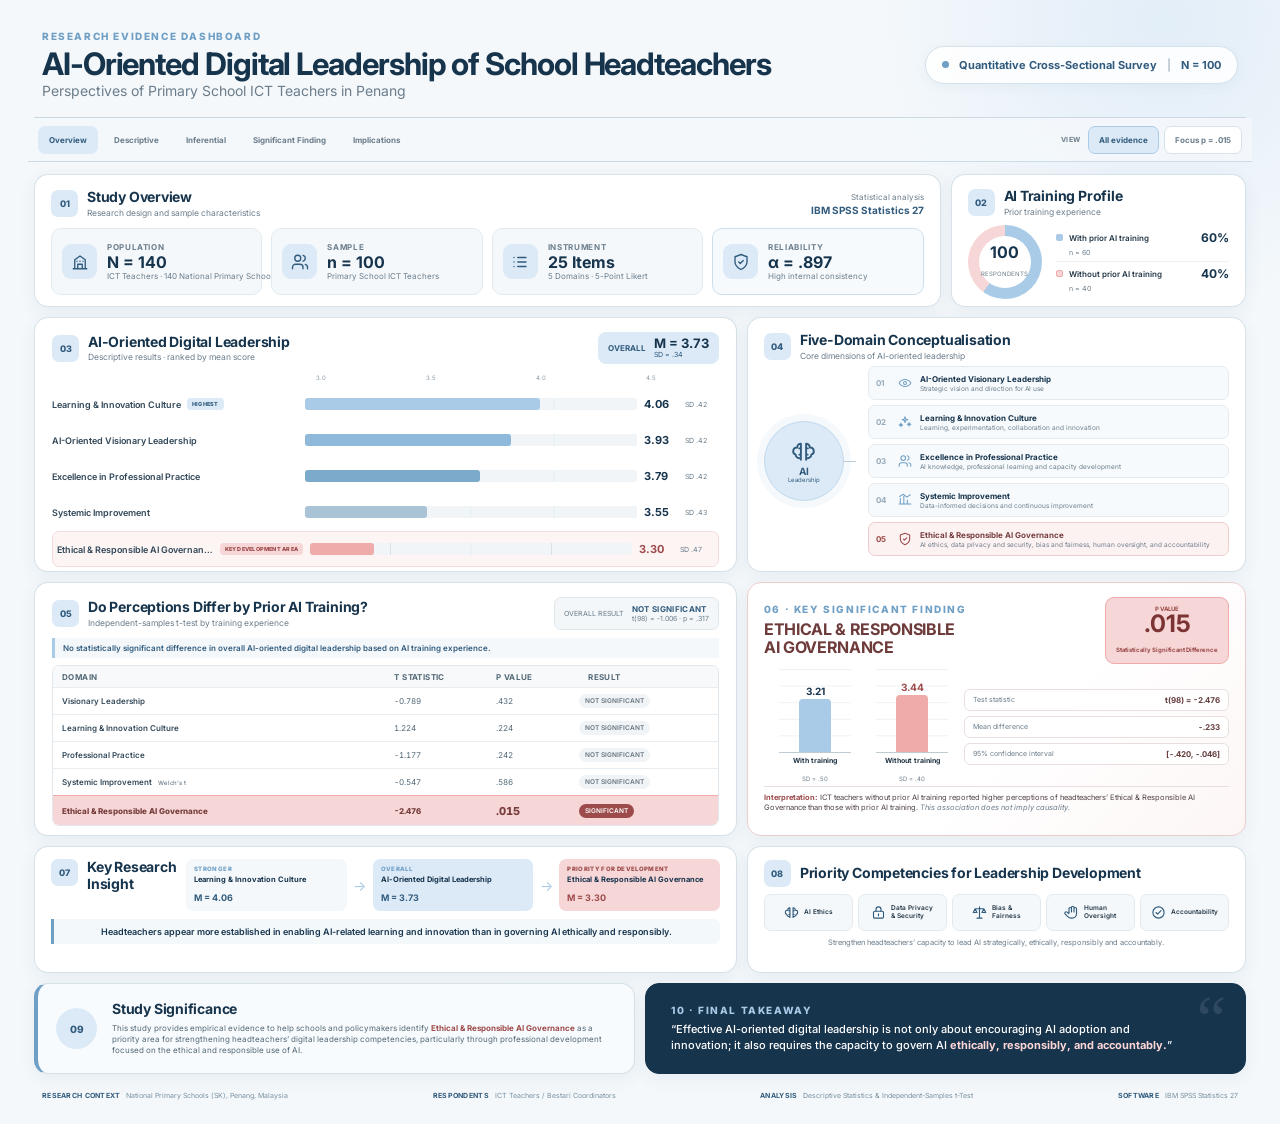
==== index.html @ f9dca08f "Initial EDUNET website" ====
<!doctype html>
<html lang="en">
<head>
  <meta charset="UTF-8">
  <meta name="viewport" content="width=device-width, initial-scale=1.0">
  <meta name="theme-color" content="#f4f8fb">
  <meta name="description" content="Academic research dashboard on AI-oriented digital leadership among primary school headteachers, based on the perspectives of ICT teachers in Penang.">
  <meta name="robots" content="index, follow">
  <meta property="og:type" content="website">
  <meta property="og:title" content="AI-Oriented Digital Leadership of School Headteachers">
  <meta property="og:description" content="A quantitative survey from the perspective of primary school ICT teachers in Penang.">
  <title>AI-Oriented Digital Leadership Research Dashboard</title>
  <link rel="icon" href="favicon.svg" type="image/svg+xml">
  <link rel="preconnect" href="https://fonts.googleapis.com">
  <link rel="preconnect" href="https://fonts.gstatic.com" crossorigin>
  <link href="https://fonts.googleapis.com/css2?family=Inter:wght@400;500;600;700;800&amp;display=swap" rel="stylesheet">
  <link rel="stylesheet" href="styles.css">
  <script src="script.js" defer></script>
</head>
<body>
  <svg class="svg-defs" aria-hidden="true">
    <symbol id="icon-school" viewBox="0 0 24 24"><path d="M3 21h18M5 21V9l7-5 7 5v12M9 21v-6h6v6M8 11h.01M12 11h.01M16 11h.01"/></symbol>
    <symbol id="icon-users" viewBox="0 0 24 24"><path d="M16 21v-2a4 4 0 0 0-4-4H6a4 4 0 0 0-4 4v2M9 11a4 4 0 1 0 0-8 4 4 0 0 0 0 8ZM22 21v-2a4 4 0 0 0-3-3.87M16 3.13a4 4 0 0 1 0 7.75"/></symbol>
    <symbol id="icon-list" viewBox="0 0 24 24"><path d="M9 6h11M9 12h11M9 18h11M4 6h.01M4 12h.01M4 18h.01"/></symbol>
    <symbol id="icon-shield" viewBox="0 0 24 24"><path d="M12 22s8-4 8-10V5l-8-3-8 3v7c0 6 8 10 8 10Z"/><path d="m9 12 2 2 4-4"/></symbol>
    <symbol id="icon-brain" viewBox="0 0 24 24"><path d="M9.5 4.5A3.5 3.5 0 0 0 6 8v.2A3.5 3.5 0 0 0 4.5 15 3.5 3.5 0 0 0 8 18.5h1.5M14.5 4.5A3.5 3.5 0 0 1 18 8v.2a3.5 3.5 0 0 1 1.5 6.8 3.5 3.5 0 0 1-3.5 3.5h-1.5M9.5 4.5V20M14.5 4.5V20M9.5 9H7.8M14.5 9h1.7M9.5 15H8M14.5 15H16"/></symbol>
    <symbol id="icon-eye" viewBox="0 0 24 24"><path d="M2 12s3.5-6 10-6 10 6 10 6-3.5 6-10 6S2 12 2 12Z"/><circle cx="12" cy="12" r="2.5"/></symbol>
    <symbol id="icon-spark" viewBox="0 0 24 24"><path d="m12 3-1.2 3.8L7 8l3.8 1.2L12 13l1.2-3.8L17 8l-3.8-1.2L12 3ZM5 14l-.8 2.2L2 17l2.2.8L5 20l.8-2.2L8 17l-2.2-.8L5 14ZM19 13l-.8 2.2-2.2.8 2.2.8L19 19l.8-2.2L22 16l-2.2-.8L19 13Z"/></symbol>
    <symbol id="icon-growth" viewBox="0 0 24 24"><path d="M4 19V9M10 19V5M16 19v-7M22 19H2M3 6l6-4 6 5 6-4"/></symbol>
    <symbol id="icon-lock" viewBox="0 0 24 24"><rect x="4" y="10" width="16" height="11" rx="2"/><path d="M8 10V7a4 4 0 0 1 8 0v3M12 14v3"/></symbol>
    <symbol id="icon-balance" viewBox="0 0 24 24"><path d="M12 3v18M5 6h14M5 6l-3 6h6L5 6ZM19 6l-3 6h6l-3-6ZM8 21h8"/></symbol>
    <symbol id="icon-hand" viewBox="0 0 24 24"><path d="M8 12V6a2 2 0 0 1 4 0v5-7a2 2 0 0 1 4 0v7-5a2 2 0 0 1 4 0v8c0 4-3 7-7 7h-2c-2 0-3.2-.7-4.5-2L2 14.5a2.1 2.1 0 0 1 3-3L8 14"/></symbol>
    <symbol id="icon-check" viewBox="0 0 24 24"><circle cx="12" cy="12" r="9"/><path d="m8 12 2.5 2.5L16 9"/></symbol>
  </svg>

  <main class="dashboard">
    <header class="hero">
      <div>
        <div class="eyebrow">Research evidence dashboard</div>
        <h1>AI-Oriented Digital Leadership of School Headteachers</h1>
        <p>Perspectives of Primary School ICT Teachers in Penang</p>
      </div>
      <div class="study-label"><span></span>Quantitative Cross-Sectional Survey <b>|</b> N = 100</div>
    </header>

    <nav class="research-nav" aria-label="Dashboard sections">
      <div class="nav-links">
        <a href="#study-overview">Overview</a>
        <a href="#descriptive-results">Descriptive</a>
        <a href="#inferential-results">Inferential</a>
        <a href="#key-finding">Significant Finding</a>
        <a href="#practical-implications">Implications</a>
      </div>
      <div class="view-controls" aria-label="Finding emphasis">
        <span>View</span>
        <button type="button" data-view="all" class="active" aria-pressed="true">All evidence</button>
        <button type="button" data-view="significant" aria-pressed="false">Focus p = .015</button>
      </div>
    </nav>

    <div class="dashboard-grid">
      <section id="study-overview" class="panel overview" aria-labelledby="overview-title">
        <div class="section-heading">
          <span class="section-number">01</span>
          <div><h2 id="overview-title">Study Overview</h2><p>Research design and sample characteristics</p></div>
          <div class="software">Statistical analysis <b>IBM SPSS Statistics 27</b></div>
        </div>
        <div class="kpi-grid">
          <article class="kpi">
            <div class="icon-box"><svg><use href="#icon-school"/></svg></div>
            <div><span>Population</span><strong>N = 140</strong><small>ICT Teachers · 140 National Primary Schools (SK)</small></div>
          </article>
          <article class="kpi">
            <div class="icon-box"><svg><use href="#icon-users"/></svg></div>
            <div><span>Sample</span><strong>n = 100</strong><small>Primary School ICT Teachers</small></div>
          </article>
          <article class="kpi">
            <div class="icon-box"><svg><use href="#icon-list"/></svg></div>
            <div><span>Instrument</span><strong>25 Items</strong><small>5 Domains · 5-Point Likert</small></div>
          </article>
          <article class="kpi reliability">
            <div class="icon-box"><svg><use href="#icon-shield"/></svg></div>
            <div><span>Reliability</span><strong>α = .897</strong><small>High internal consistency</small></div>
          </article>
        </div>
      </section>

      <section id="training-profile" class="panel training" aria-labelledby="training-title">
        <div class="section-heading compact">
          <span class="section-number">02</span>
          <div><h2 id="training-title">AI Training Profile</h2><p>Prior training experience</p></div>
        </div>
        <div class="donut-wrap">
          <div class="donut" role="img" aria-label="60 percent with prior AI training and 40 percent without prior AI training">
            <div><strong>100</strong><span>Respondents</span></div>
          </div>
          <div class="legend">
            <div><i class="blue-dot"></i><span>With prior AI training</span><strong>60%</strong><small>n = 60</small></div>
            <div><i class="red-dot"></i><span>Without prior AI training</span><strong>40%</strong><small>n = 40</small></div>
          </div>
        </div>
      </section>

      <section id="descriptive-results" class="panel descriptive" aria-labelledby="descriptive-title">
        <div class="section-heading">
          <span class="section-number">03</span>
          <div><h2 id="descriptive-title">AI-Oriented Digital Leadership</h2><p>Descriptive results · ranked by mean score</p></div>
          <div class="overall-score"><span>Overall</span><strong>M = 3.73</strong><small>SD = .34</small></div>
        </div>
        <div class="bar-chart" role="img" aria-label="Horizontal bar chart ranking five AI-oriented digital leadership domains">
          <div class="axis"><span>3.0</span><span>3.5</span><span>4.0</span><span>4.5</span></div>
          <div class="bar-row highest">
            <div class="bar-label"><span>Learning &amp; Innovation Culture</span><em>HIGHEST</em></div>
            <div class="track"><div class="bar" style="--value:70.7%"></div></div>
            <strong>4.06</strong><small>SD .42</small>
          </div>
          <div class="bar-row">
            <div class="bar-label"><span>AI-Oriented Visionary Leadership</span></div>
            <div class="track"><div class="bar" style="--value:62%"></div></div>
            <strong>3.93</strong><small>SD .42</small>
          </div>
          <div class="bar-row">
            <div class="bar-label"><span>Excellence in Professional Practice</span></div>
            <div class="track"><div class="bar" style="--value:52.7%"></div></div>
            <strong>3.79</strong><small>SD .42</small>
          </div>
          <div class="bar-row">
            <div class="bar-label"><span>Systemic Improvement</span></div>
            <div class="track"><div class="bar" style="--value:36.7%"></div></div>
            <strong>3.55</strong><small>SD .43</small>
          </div>
          <div class="bar-row governance">
            <div class="bar-label"><span>Ethical &amp; Responsible AI Governance</span><em>KEY DEVELOPMENT AREA</em></div>
            <div class="track"><div class="bar" style="--value:20%"></div></div>
            <strong>3.30</strong><small>SD .47</small>
          </div>
        </div>
      </section>

      <section id="domain-framework" class="panel domains" aria-labelledby="domains-title">
        <div class="section-heading compact">
          <span class="section-number">04</span>
          <div><h2 id="domains-title">Five-Domain Conceptualisation</h2><p>Core dimensions of AI-oriented leadership</p></div>
        </div>
        <div class="domain-layout">
          <div class="ai-core"><svg><use href="#icon-brain"/></svg><strong>AI</strong><span>Leadership</span></div>
          <div class="domain-list">
            <article><b>01</b><svg><use href="#icon-eye"/></svg><div><strong>AI-Oriented Visionary Leadership</strong><span>Strategic vision and direction for AI use</span></div></article>
            <article><b>02</b><svg><use href="#icon-spark"/></svg><div><strong>Learning &amp; Innovation Culture</strong><span>Learning, experimentation, collaboration and innovation</span></div></article>
            <article><b>03</b><svg><use href="#icon-users"/></svg><div><strong>Excellence in Professional Practice</strong><span>AI knowledge, professional learning and capacity development</span></div></article>
            <article><b>04</b><svg><use href="#icon-growth"/></svg><div><strong>Systemic Improvement</strong><span>Data-informed decisions and continuous improvement</span></div></article>
            <article class="ethical"><b>05</b><svg><use href="#icon-shield"/></svg><div><strong>Ethical &amp; Responsible AI Governance</strong><span>AI ethics, data privacy and security, bias and fairness, human oversight, and accountability</span></div></article>
          </div>
        </div>
      </section>

      <section id="inferential-results" class="panel inference" aria-labelledby="inference-title">
        <div class="section-heading">
          <span class="section-number">05</span>
          <div><h2 id="inference-title">Do Perceptions Differ by Prior AI Training?</h2><p>Independent-samples t-test by training experience</p></div>
          <div class="not-significant"><span>Overall result</span><strong>NOT SIGNIFICANT</strong><small>t(98) = -1.006 · p = .317</small></div>
        </div>
        <p class="test-statement">No statistically significant difference in overall AI-oriented digital leadership based on AI training experience.</p>
        <div class="comparison-table" role="table" aria-label="Inferential statistics by leadership domain">
          <div class="table-row table-head" role="row"><span>Domain</span><span>t statistic</span><span>p value</span><span>Result</span></div>
          <div class="table-row" role="row"><strong>Visionary Leadership</strong><span>-0.789</span><span>.432</span><em>Not Significant</em></div>
          <div class="table-row" role="row"><strong>Learning &amp; Innovation Culture</strong><span>1.224</span><span>.224</span><em>Not Significant</em></div>
          <div class="table-row" role="row"><strong>Professional Practice</strong><span>-1.177</span><span>.242</span><em>Not Significant</em></div>
          <div class="table-row" role="row"><strong>Systemic Improvement <small>Welch’s t</small></strong><span>-0.547</span><span>.586</span><em>Not Significant</em></div>
          <div class="table-row significant" role="row"><strong>Ethical &amp; Responsible AI Governance</strong><span>-2.476</span><span>.015</span><em>Significant</em></div>
        </div>
      </section>

      <section id="key-finding" class="panel key-finding" aria-labelledby="finding-title">
        <div class="finding-head">
          <div><span class="feature-label">06 · Key significant finding</span><h2 id="finding-title">Ethical &amp; Responsible<br>AI Governance</h2></div>
          <div class="p-value"><span>p value</span><strong>.015</strong><small>Statistically Significant Difference</small></div>
        </div>
        <div class="finding-body">
          <div class="two-bars" role="img" aria-label="With prior AI training mean 3.21, without prior AI training mean 3.44">
            <div class="compare-col"><div class="vertical-track"><div class="vertical-bar trained" style="--height:64.2%"><b>3.21</b></div></div><strong>With training</strong><span>SD = .50</span></div>
            <div class="compare-col"><div class="vertical-track"><div class="vertical-bar untrained" style="--height:68.8%"><b>3.44</b></div></div><strong>Without training</strong><span>SD = .40</span></div>
          </div>
          <div class="finding-stats">
            <div><span>Test statistic</span><strong>t(98) = -2.476</strong></div>
            <div><span>Mean difference</span><strong>-.233</strong></div>
            <div><span>95% confidence interval</span><strong>[-.420, -.046]</strong></div>
          </div>
        </div>
        <p class="interpretation"><b>Interpretation:</b> ICT teachers without prior AI training reported higher perceptions of headteachers’ Ethical &amp; Responsible AI Governance than those with prior AI training. <span>This association does not imply causality.</span></p>
      </section>

      <section id="research-insight" class="panel insight" aria-labelledby="insight-title">
        <div class="section-heading compact">
          <span class="section-number">07</span>
          <div><h2 id="insight-title">Key Research Insight</h2></div>
        </div>
        <div class="continuum">
          <div><span>Stronger</span><strong>Learning &amp; Innovation Culture</strong><b>M = 4.06</b></div>
          <i>→</i>
          <div class="continuum-overall"><span>Overall</span><strong>AI-Oriented Digital Leadership</strong><b>M = 3.73</b></div>
          <i>→</i>
          <div class="continuum-priority"><span>Priority for development</span><strong>Ethical &amp; Responsible AI Governance</strong><b>M = 3.30</b></div>
        </div>
        <p>Headteachers appear more established in enabling AI-related learning and innovation than in governing AI ethically and responsibly.</p>
      </section>

      <section id="practical-implications" class="panel implications" aria-labelledby="implications-title">
        <div class="section-heading compact">
          <span class="section-number">08</span>
          <div><h2 id="implications-title">Priority Competencies for Leadership Development</h2></div>
        </div>
        <div class="competency-grid">
          <article><svg><use href="#icon-brain"/></svg><span>AI Ethics</span></article>
          <article><svg><use href="#icon-lock"/></svg><span>Data Privacy<br>&amp; Security</span></article>
          <article><svg><use href="#icon-balance"/></svg><span>Bias &amp;<br>Fairness</span></article>
          <article><svg><use href="#icon-hand"/></svg><span>Human<br>Oversight</span></article>
          <article><svg><use href="#icon-check"/></svg><span>Accountability</span></article>
        </div>
        <p>Strengthen headteachers’ capacity to lead AI strategically, ethically, responsibly and accountably.</p>
      </section>

      <section id="study-significance" class="panel significance-callout" aria-labelledby="significance-title">
        <div class="callout-mark">09</div>
        <div><h2 id="significance-title">Study Significance</h2><p>This study provides empirical evidence to help schools and policymakers identify <b>Ethical &amp; Responsible AI Governance</b> as a priority area for strengthening headteachers’ digital leadership competencies, particularly through professional development focused on the ethical and responsible use of AI.</p></div>
      </section>

      <section id="final-takeaway" class="panel takeaway" aria-labelledby="takeaway-title">
        <span>10 · Final takeaway</span>
        <h2 id="takeaway-title">“Effective AI-oriented digital leadership is not only about encouraging AI adoption and innovation; it also requires the capacity to govern AI <b>ethically, responsibly, and accountably.</b>”</h2>
      </section>
    </div>

    <footer>
      <span><b>Research Context</b> National Primary Schools (SK), Penang, Malaysia</span>
      <span><b>Respondents</b> ICT Teachers / Bestari Coordinators</span>
      <span><b>Analysis</b> Descriptive Statistics &amp; Independent-Samples t-Test</span>
      <span><b>Software</b> IBM SPSS Statistics 27</span>
    </footer>
  </main>
  <button class="back-to-top" type="button" aria-label="Back to top" title="Back to top">↑</button>
  <div class="interaction-status" aria-live="polite"></div>
</body>
</html>
---- styles.css ----
:root {
  --blue-050: #f4f8fb;
  --blue-100: #dceaf7;
  --blue-200: #c9dff1;
  --blue-300: #a9cbe8;
  --blue-500: #6f9fc5;
  --blue-700: #315b7d;
  --blue-900: #17344d;
  --red-100: #f6d6d6;
  --red-300: #efaaaa;
  --red-700: #9d4a4a;
  --ink: #243746;
  --muted: #6b7d8b;
  --line: #dfe8ef;
  --white: #fff;
  --shadow: 0 5px 18px rgba(35, 70, 98, .065);
}

* { box-sizing: border-box; }

html { min-width: 320px; background: #eaf1f6; }

body {
  margin: 0;
  min-width: 320px;
  color: var(--ink);
  background: #eaf1f6;
  font-family: Inter, Arial, sans-serif;
  -webkit-font-smoothing: antialiased;
  overflow-x: hidden;
}

.svg-defs { position: absolute; width: 0; height: 0; overflow: hidden; }

svg {
  fill: none;
  stroke: currentColor;
  stroke-linecap: round;
  stroke-linejoin: round;
  stroke-width: 1.8;
}

.dashboard {
  width: 100%;
  min-height: 100vh;
  margin: 0 auto;
  padding: 30px 34px 20px;
  background:
    radial-gradient(circle at 91% 2%, rgba(220, 234, 247, .75), transparent 18%),
    var(--blue-050);
}

.hero {
  height: 88px;
  display: flex;
  align-items: center;
  justify-content: space-between;
  padding: 0 8px 18px;
  border-bottom: 1px solid #cad9e4;
}

.eyebrow,
.feature-label,
.takeaway > span {
  color: var(--blue-500);
  font-size: 10px;
  font-weight: 800;
  letter-spacing: .16em;
  text-transform: uppercase;
}

.hero h1 {
  margin: 5px 0 2px;
  color: var(--blue-900);
  font-size: 31px;
  line-height: 1.08;
  letter-spacing: -.035em;
}

.hero p { margin: 0; color: var(--muted); font-size: 14px; }

.study-label {
  display: flex;
  align-items: center;
  gap: 10px;
  padding: 11px 16px;
  color: var(--blue-700);
  background: rgba(255, 255, 255, .86);
  border: 1px solid #d4e2ec;
  border-radius: 99px;
  box-shadow: 0 3px 12px rgba(49, 91, 125, .05);
  font-size: 11px;
  font-weight: 700;
}

.study-label span { width: 7px; height: 7px; background: var(--blue-500); border-radius: 50%; }
.study-label b { color: #b3c1cc; }

.research-nav {
  position: sticky;
  z-index: 20;
  top: 0;
  min-height: 44px;
  display: flex;
  align-items: center;
  justify-content: space-between;
  gap: 16px;
  margin: 0 -6px;
  padding: 7px 10px;
  background: rgba(244, 248, 251, .92);
  border-bottom: 1px solid rgba(201, 217, 228, .9);
  backdrop-filter: blur(12px);
}

.nav-links, .view-controls { display: flex; align-items: center; gap: 5px; }
.nav-links { min-width: 0; }

.nav-links a,
.view-controls button {
  min-height: 28px;
  display: inline-flex;
  align-items: center;
  justify-content: center;
  padding: 0 10px;
  color: var(--muted);
  background: transparent;
  border: 1px solid transparent;
  border-radius: 7px;
  font: inherit;
  font-size: 8px;
  font-weight: 700;
  text-decoration: none;
  white-space: nowrap;
  cursor: pointer;
  transition: color .2s ease, background .2s ease, border-color .2s ease, transform .2s ease;
}

.nav-links a:hover,
.nav-links a[aria-current="true"] { color: var(--blue-700); background: var(--blue-100); }
.view-controls { flex: none; }
.view-controls > span { margin-right: 2px; color: var(--muted); font-size: 7px; font-weight: 700; text-transform: uppercase; letter-spacing: .08em; }
.view-controls button { border-color: #d7e2e9; background: white; }
.view-controls button:hover { transform: translateY(-1px); border-color: var(--blue-300); }
.view-controls button.active { color: var(--blue-700); background: var(--blue-100); border-color: var(--blue-300); }
.view-controls button[data-view="significant"].active { color: var(--red-700); background: var(--red-100); border-color: var(--red-300); }

.dashboard-grid {
  display: grid;
  grid-template-columns: repeat(12, minmax(0, 1fr));
  gap: 10px;
  padding-top: 12px;
}

.panel {
  overflow: hidden;
  background: rgba(255, 255, 255, .96);
  border: 1px solid rgba(207, 220, 230, .85);
  border-radius: 14px;
  box-shadow: var(--shadow);
  scroll-margin-top: 55px;
  transition: opacity .25s ease, filter .25s ease, transform .35s ease, box-shadow .25s ease;
}

.overview { grid-column: span 9; height: 133px; padding: 13px 16px; }
.training { grid-column: span 3; height: 133px; padding: 13px 16px; }
.descriptive { grid-column: span 7; height: 255px; padding: 14px 17px; }
.domains { grid-column: span 5; height: 255px; padding: 14px 16px; }
.inference { grid-column: span 7; height: 254px; padding: 14px 17px; }
.key-finding { grid-column: span 5; height: 254px; padding: 14px 16px; background: linear-gradient(135deg, #fff 0%, #fff 56%, #fdf6f6 100%); border-color: #edcccc; }
.insight { grid-column: span 7; height: 127px; padding: 12px 16px; }
.implications { grid-column: span 5; height: 127px; padding: 12px 16px; }
.significance-callout { grid-column: span 6; height: 91px; padding: 14px 18px; }
.takeaway { grid-column: span 6; height: 91px; padding: 13px 19px; }

.section-heading {
  min-height: 31px;
  display: flex;
  align-items: center;
  gap: 9px;
}

.section-heading.compact { min-height: 28px; }

.section-number {
  flex: none;
  display: grid;
  place-items: center;
  width: 27px;
  height: 27px;
  color: var(--blue-700);
  background: var(--blue-100);
  border-radius: 7px;
  font-size: 9px;
  font-weight: 800;
}

.section-heading h2,
.significance-callout h2 {
  margin: 0;
  color: var(--blue-900);
  font-size: 14px;
  line-height: 1.2;
  letter-spacing: -.015em;
}

.section-heading p { margin: 2px 0 0; color: var(--muted); font-size: 8.5px; }
.software { margin-left: auto; color: var(--muted); font-size: 8px; text-align: right; }
.software b { display: block; margin-top: 2px; color: var(--blue-700); font-size: 10px; }

.kpi-grid { display: grid; grid-template-columns: repeat(4, 1fr); gap: 9px; margin-top: 9px; }

.kpi {
  min-width: 0;
  height: 67px;
  display: flex;
  align-items: center;
  gap: 10px;
  padding: 8px 10px;
  background: var(--blue-050);
  border: 1px solid #e1eaf0;
  border-radius: 10px;
}

.icon-box {
  flex: none;
  display: grid;
  place-items: center;
  width: 35px;
  height: 35px;
  color: var(--blue-700);
  background: var(--blue-100);
  border-radius: 9px;
}

.icon-box svg { width: 18px; height: 18px; }
.kpi span { display: block; color: var(--muted); font-size: 8px; font-weight: 700; text-transform: uppercase; letter-spacing: .08em; }
.kpi strong { display: block; margin: 2px 0 1px; color: var(--blue-900); font-size: 16px; line-height: 1; }
.kpi small { display: block; overflow: hidden; color: var(--muted); font-size: 8px; white-space: nowrap; text-overflow: ellipsis; }
.kpi.reliability { border-color: #cddfeb; background: #f6fafd; }

.training .section-heading { margin-bottom: 8px; }
.donut-wrap { display: flex; align-items: center; gap: 14px; }
.donut {
  flex: none;
  display: grid;
  place-items: center;
  width: 74px;
  height: 74px;
  background: conic-gradient(var(--blue-300) 0 60%, var(--red-100) 60% 100%);
  border-radius: 50%;
}

.donut::before { content: ""; grid-area: 1 / 1; width: 52px; height: 52px; background: white; border-radius: 50%; }
.donut > div { z-index: 1; grid-area: 1 / 1; text-align: center; }
.donut strong { display: block; color: var(--blue-900); font-size: 16px; line-height: 1; }
.donut span { color: var(--muted); font-size: 6px; text-transform: uppercase; }
.legend { flex: 1; min-width: 0; }
.legend > div { display: grid; grid-template-columns: 7px 1fr auto; gap: 3px 6px; align-items: center; padding: 4px 0; border-bottom: 1px solid #edf1f4; }
.legend > div:last-child { border: 0; }
.legend i { width: 7px; height: 7px; border-radius: 2px; }
.blue-dot { background: var(--blue-300); }
.red-dot { background: var(--red-100); border: 1px solid var(--red-300); }
.legend span { overflow: hidden; color: var(--ink); font-size: 8px; font-weight: 600; white-space: nowrap; text-overflow: ellipsis; }
.legend strong { color: var(--blue-900); font-size: 12px; }
.legend small { grid-column: 2 / -1; color: var(--muted); font-size: 7px; }

.overall-score {
  margin-left: auto;
  display: grid;
  grid-template-columns: auto auto;
  column-gap: 8px;
  align-items: end;
  padding: 5px 10px;
  background: var(--blue-100);
  border-radius: 8px;
}
.overall-score span { grid-row: 1 / 3; align-self: center; color: var(--blue-700); font-size: 8px; font-weight: 700; text-transform: uppercase; }
.overall-score strong { color: var(--blue-900); font-size: 13px; line-height: 1; }
.overall-score small { color: var(--blue-700); font-size: 7px; }

.bar-chart { position: relative; margin-top: 10px; padding-top: 12px; }
.axis { position: absolute; top: 0; left: 264px; right: 63px; display: flex; justify-content: space-between; color: #8b9aa6; font-size: 6px; }
.bar-row { display: grid; grid-template-columns: 246px 1fr 34px 34px; align-items: center; gap: 7px; height: 36px; }
.bar-label { min-width: 0; display: flex; align-items: center; gap: 6px; }
.bar-label span { overflow: hidden; color: #304657; font-size: 9px; font-weight: 600; white-space: nowrap; text-overflow: ellipsis; }
.bar-label em { flex: none; padding: 3px 5px; color: var(--blue-700); background: var(--blue-100); border-radius: 4px; font-size: 5.5px; font-style: normal; font-weight: 800; letter-spacing: .04em; }
.track { height: 12px; background-color: #f1f5f7; background-image: linear-gradient(90deg, transparent 24.8%, #d9e2e9 25%, transparent 25.2%, transparent 49.8%, #d9e2e9 50%, transparent 50.2%, transparent 74.8%, #d9e2e9 75%, transparent 75.2%); border-radius: 3px; }
.bar { width: var(--value); height: 100%; background: var(--blue-300); border-radius: 3px; }
.bar-row:nth-of-type(3) .bar { background: #8eb9db; }
.bar-row:nth-of-type(4) .bar { background: #7baacb; }
.bar-row:nth-of-type(5) .bar { background: #a9c4d7; }
.bar-row > strong { color: var(--blue-900); font-size: 11px; }
.bar-row > small { color: var(--muted); font-size: 7px; }
.bar-row.governance { margin-top: 1px; padding: 0 4px; background: #fdf4f4; border: 1px solid #f4dada; border-radius: 7px; }
.bar-row.governance .bar { background: var(--red-300); }
.bar-row.governance .bar-label em { color: var(--red-700); background: var(--red-100); }
.bar-row.governance > strong { color: var(--red-700); }

.domain-layout { height: 201px; display: grid; grid-template-columns: 92px 1fr; gap: 12px; align-items: center; }
.ai-core { position: relative; display: flex; flex-direction: column; align-items: center; justify-content: center; width: 80px; height: 80px; color: var(--blue-700); background: var(--blue-100); border: 1px solid #c0d9ed; border-radius: 50%; box-shadow: 0 0 0 7px #f5f9fc; }
.ai-core::after { content: ""; position: absolute; left: 78px; width: 13px; height: 1px; background: #bdceda; }
.ai-core svg { width: 25px; height: 25px; }
.ai-core strong { margin-top: 2px; font-size: 10px; line-height: 1; }
.ai-core span { font-size: 6px; }
.domain-list { display: grid; gap: 5px; }
.domain-list article { min-width: 0; height: 34px; display: grid; grid-template-columns: 22px 22px 1fr; align-items: center; padding: 3px 7px; background: #f7fafc; border: 1px solid #e4ebf0; border-radius: 7px; }
.domain-list article > b { color: #97aaba; font-size: 8px; }
.domain-list svg { width: 14px; height: 14px; color: var(--blue-500); }
.domain-list div { min-width: 0; }
.domain-list strong { display: block; color: var(--blue-900); font-size: 8px; white-space: nowrap; }
.domain-list span { display: block; overflow: hidden; margin-top: 1px; color: var(--muted); font-size: 6.5px; white-space: nowrap; text-overflow: ellipsis; }
.domain-list article.ethical { background: #fdf2f2; border-color: #f0cccc; }
.domain-list article.ethical svg, .domain-list article.ethical > b { color: var(--red-700); }
.domain-list article.ethical strong { color: #773f3f; }

.not-significant { margin-left: auto; display: grid; grid-template-columns: auto auto; column-gap: 8px; align-items: center; padding: 6px 9px; background: #f4f7f9; border: 1px solid #e0e7eb; border-radius: 7px; }
.not-significant span { grid-row: 1 / 3; color: var(--muted); font-size: 7px; text-transform: uppercase; }
.not-significant strong { color: var(--blue-700); font-size: 8px; letter-spacing: .04em; }
.not-significant small { color: var(--muted); font-size: 7px; }
.test-statement { margin: 8px 0 7px; padding: 5px 8px; color: var(--blue-700); background: var(--blue-050); border-left: 3px solid var(--blue-300); font-size: 8px; font-weight: 600; }
.comparison-table { border: 1px solid #e1e8ed; border-radius: 7px; overflow: hidden; }
.table-row { min-height: 27px; display: grid; grid-template-columns: 1.8fr .55fr .5fr .75fr; align-items: center; border-top: 1px solid #e7edf1; }
.table-row:first-child { border-top: 0; }
.table-row > * { padding: 0 9px; }
.table-row strong { color: #344a5a; font-size: 8px; font-weight: 600; }
.table-row strong small { margin-left: 4px; color: var(--muted); font-size: 6px; font-weight: 500; }
.table-row > span { color: #536978; font-size: 8px; font-variant-numeric: tabular-nums; }
.table-row em { justify-self: start; padding: 3px 6px; color: #667783; background: #f1f4f6; border-radius: 99px; font-size: 6.5px; font-style: normal; font-weight: 600; text-transform: uppercase; }
.table-head { min-height: 21px; color: var(--muted); background: #f7f9fa; font-size: 6.5px; font-weight: 700; text-transform: uppercase; letter-spacing: .06em; }
.table-row.significant { min-height: 30px; background: var(--red-100); border-color: var(--red-300); }
.table-row.significant strong, .table-row.significant > span { color: #783e3e; font-weight: 800; }
.table-row.significant > span:nth-child(3) { font-size: 11px; }
.table-row.significant em { color: white; background: var(--red-700); }

.finding-head { display: flex; justify-content: space-between; align-items: flex-start; }
.finding-head h2 { margin: 4px 0 0; color: #6e3b3b; font-size: 16px; line-height: 1.1; letter-spacing: -.02em; text-transform: uppercase; }
.p-value { min-width: 112px; padding: 7px 10px; text-align: center; background: var(--red-100); border: 1px solid var(--red-300); border-radius: 9px; }
.p-value span { display: block; color: var(--red-700); font-size: 6px; font-weight: 700; text-transform: uppercase; }
.p-value strong { display: block; color: #7b3333; font-size: 24px; line-height: 1; }
.p-value small { color: var(--red-700); font-size: 6px; font-weight: 700; }
.finding-body { height: 112px; display: grid; grid-template-columns: 43% 1fr; margin-top: 5px; }
.two-bars { display: flex; justify-content: center; align-items: end; gap: 25px; }
.compare-col { width: 72px; text-align: center; }
.vertical-track { height: 84px; display: flex; align-items: end; justify-content: center; border-bottom: 1px solid #bfcbd3; background-image: linear-gradient(#edf1f3 1px, transparent 1px); background-size: 100% 20%; }
.vertical-bar { position: relative; width: 32px; height: var(--height); background: var(--blue-300); border-radius: 4px 4px 0 0; }
.vertical-bar.untrained { background: var(--red-300); }
.vertical-bar b { position: absolute; top: -14px; left: 50%; transform: translateX(-50%); color: var(--blue-900); font-size: 10px; }
.vertical-bar.untrained b { color: var(--red-700); }
.compare-col > strong { display: block; margin-top: 3px; color: var(--ink); font-size: 7px; }
.compare-col > span { color: var(--muted); font-size: 6px; }
.finding-stats { display: grid; align-content: center; gap: 5px; }
.finding-stats div { display: flex; justify-content: space-between; padding: 5px 8px; background: #fff; border: 1px solid #eadede; border-radius: 6px; }
.finding-stats span { color: var(--muted); font-size: 7px; }
.finding-stats strong { color: #653d3d; font-size: 8px; font-variant-numeric: tabular-nums; }
.interpretation { margin: 5px 0 0; padding-top: 6px; color: #514447; border-top: 1px solid #ecdede; font-size: 7.5px; line-height: 1.35; }
.interpretation b { color: var(--red-700); }
.interpretation span { color: var(--muted); font-style: italic; }

.insight .section-heading { float: left; width: 126px; height: 51px; align-items: flex-start; }
.continuum { display: grid; grid-template-columns: 1fr 18px 1fr 18px 1fr; align-items: stretch; gap: 4px; margin-left: 135px; }
.continuum > div { min-width: 0; padding: 6px 8px; background: var(--blue-050); border-radius: 7px; }
.continuum > i { align-self: center; color: var(--blue-300); font-size: 14px; font-style: normal; text-align: center; }
.continuum span { display: block; color: var(--blue-500); font-size: 6px; font-weight: 800; text-transform: uppercase; letter-spacing: .06em; }
.continuum strong { display: block; overflow: hidden; margin: 3px 0 1px; color: var(--blue-900); font-size: 7.5px; white-space: nowrap; text-overflow: ellipsis; }
.continuum b { color: var(--blue-700); font-size: 9px; }
.continuum .continuum-overall { background: var(--blue-100); }
.continuum .continuum-priority { background: var(--red-100); }
.continuum .continuum-priority span, .continuum .continuum-priority b { color: var(--red-700); }
.insight > p { clear: both; margin: 8px 0 0; padding: 7px 10px; color: var(--blue-900); background: #f3f8fb; border-left: 3px solid var(--blue-500); border-radius: 0 6px 6px 0; font-size: 9px; font-weight: 600; text-align: center; }

.implications .section-heading { margin-bottom: 7px; }
.competency-grid { display: grid; grid-template-columns: repeat(5, 1fr); gap: 5px; }
.competency-grid article { display: flex; align-items: center; justify-content: center; gap: 5px; height: 37px; padding: 4px; color: var(--blue-700); background: var(--blue-050); border: 1px solid #e2eaf0; border-radius: 7px; }
.competency-grid svg { flex: none; width: 15px; height: 15px; }
.competency-grid span { color: var(--ink); font-size: 6.5px; font-weight: 600; line-height: 1.2; }
.implications > p { margin: 7px 0 0; color: var(--muted); font-size: 7.5px; text-align: center; }

.significance-callout { display: flex; align-items: center; gap: 15px; background: #f8fbfd; border-left: 4px solid var(--blue-500); }
.callout-mark { flex: none; display: grid; place-items: center; width: 41px; height: 41px; color: var(--blue-700); background: var(--blue-100); border-radius: 50%; font-size: 10px; font-weight: 800; }
.significance-callout p { margin: 5px 0 0; color: #526775; font-size: 8px; line-height: 1.4; }
.significance-callout p b { color: var(--red-700); }
.takeaway { position: relative; display: flex; flex-direction: column; justify-content: center; padding-left: 25px; background: var(--blue-900); border-color: var(--blue-900); }
.takeaway::before { content: "“"; position: absolute; right: 19px; top: 2px; color: rgba(255, 255, 255, .1); font-family: Georgia, serif; font-size: 66px; line-height: 1; }
.takeaway > span { color: var(--blue-300); }
.takeaway h2 { position: relative; max-width: 94%; margin: 6px 0 0; color: white; font-size: 11px; line-height: 1.45; font-weight: 500; }
.takeaway h2 b { color: #ffd6d6; }

footer {
  min-height: 30px;
  display: flex;
  align-items: center;
  justify-content: space-between;
  gap: 20px;
  padding: 12px 8px 0;
  color: #78909f;
  font-size: 7px;
}

footer b { margin-right: 4px; color: var(--blue-700); text-transform: uppercase; letter-spacing: .04em; }

.bar-row,
.domain-list article,
.comparison-table .table-row:not(.table-head),
.competency-grid article {
  transition: background-color .2s ease, border-color .2s ease, transform .2s ease, box-shadow .2s ease;
}

.bar-row:hover,
.bar-row:focus-visible { background-color: #f5f9fc; outline: none; }
.bar-row.governance:hover,
.bar-row.governance:focus-visible { background-color: #faeaea; }
.comparison-table .table-row:not(.table-head):hover { background-color: #f3f8fb; }
.comparison-table .table-row.significant:hover { background-color: #f5caca; }
.domain-list article { cursor: pointer; }
.domain-list article:hover,
.domain-list article:focus-visible,
.domain-list article.is-selected { transform: translateX(3px); border-color: var(--blue-300); box-shadow: 0 4px 12px rgba(49, 91, 125, .08); outline: none; }
.domain-list article.ethical:hover,
.domain-list article.ethical:focus-visible,
.domain-list article.ethical.is-selected { border-color: var(--red-300); box-shadow: 0 4px 12px rgba(157, 74, 74, .1); }
.competency-grid article:hover { transform: translateY(-2px); border-color: var(--blue-300); box-shadow: 0 4px 10px rgba(49, 91, 125, .08); }

.significant-focus .panel:not(.inference):not(.key-finding):not(.significance-callout):not(.takeaway) { opacity: .35; filter: saturate(.45); }
.significant-focus .key-finding { transform: translateY(-2px); box-shadow: 0 9px 26px rgba(157, 74, 74, .18); }
.significant-focus .inference .significant { box-shadow: inset 3px 0 var(--red-700); }

.js .panel.reveal { opacity: 0; transform: translateY(9px); }
.js .panel.reveal.is-visible { opacity: 1; transform: translateY(0); }
.js .bar { width: 0; transition: width .8s cubic-bezier(.2, .75, .25, 1); }
.js .panel.is-visible .bar { width: var(--value); }
.js .vertical-bar { height: 0; transition: height .8s cubic-bezier(.2, .75, .25, 1); }
.js .panel.is-visible .vertical-bar { height: var(--height); }

.back-to-top {
  position: fixed;
  z-index: 30;
  right: 20px;
  bottom: 20px;
  width: 38px;
  height: 38px;
  display: grid;
  place-items: center;
  color: white;
  background: var(--blue-700);
  border: 0;
  border-radius: 50%;
  box-shadow: 0 7px 20px rgba(23, 52, 77, .22);
  font-size: 17px;
  cursor: pointer;
  opacity: 0;
  visibility: hidden;
  transform: translateY(8px);
  transition: opacity .2s ease, visibility .2s ease, transform .2s ease, background .2s ease;
}

.back-to-top.visible { opacity: 1; visibility: visible; transform: translateY(0); }
.back-to-top:hover { background: var(--blue-900); }
.back-to-top:focus-visible,
.nav-links a:focus-visible,
.view-controls button:focus-visible { outline: 3px solid rgba(169, 203, 232, .75); outline-offset: 2px; }
.interaction-status { position: fixed; width: 1px; height: 1px; overflow: hidden; clip-path: inset(50%); }

@media (max-width: 1100px) {
  .dashboard { width: 100%; min-height: 100vh; padding: 24px 20px; }
  .hero { height: auto; min-height: 108px; gap: 20px; }
  .hero h1 { font-size: 26px; }
  .dashboard-grid { grid-template-columns: repeat(2, minmax(0, 1fr)); }
  .panel { grid-column: span 2; width: auto; height: auto; min-height: 160px; }
  .overview { min-height: 150px; }
  .training { min-height: 150px; }
  .descriptive, .domains, .inference, .key-finding { min-height: 270px; }
  .insight, .implications { min-height: 142px; }
  .significance-callout, .takeaway { min-height: 100px; }
  footer { flex-wrap: wrap; justify-content: flex-start; }
  .research-nav { overflow-x: auto; }
  .nav-links { flex: none; }
}

@media (max-width: 700px) {
  .dashboard { padding: 18px 12px; }
  .hero { display: block; padding-bottom: 16px; }
  .hero h1 { max-width: 540px; font-size: 23px; line-height: 1.12; }
  .hero p { margin-top: 5px; font-size: 12px; line-height: 1.4; }
  .study-label { width: fit-content; margin-top: 15px; }
  .research-nav { align-items: flex-start; margin-inline: -3px; padding: 7px 5px; }
  .nav-links a, .view-controls button { min-height: 34px; padding-inline: 9px; font-size: 9px; }
  .view-controls > span { display: none; }
  .dashboard-grid { display: block; }
  .panel { margin-bottom: 10px; }
  .overview, .training, .descriptive, .domains, .inference, .key-finding, .insight, .implications, .significance-callout, .takeaway { min-height: 0; height: auto; padding: 16px; }
  .section-heading { min-height: 36px; }
  .overview .section-heading, .descriptive .section-heading, .inference .section-heading { flex-wrap: wrap; }
  .descriptive .overall-score, .inference .not-significant { margin-left: 41px; }
  .section-number { width: 32px; height: 32px; font-size: 10px; }
  .section-heading h2, .significance-callout h2 { font-size: 15px; }
  .section-heading p { font-size: 9px; }
  .software { font-size: 8px; }
  .software b { font-size: 9px; }
  .kpi-grid { grid-template-columns: 1fr 1fr; gap: 8px; }
  .kpi { height: 76px; }
  .kpi span { font-size: 8px; }
  .kpi strong { font-size: 17px; }
  .kpi small { font-size: 8px; }
  .training .donut-wrap { justify-content: center; padding: 12px 0; }
  .donut { width: 88px; height: 88px; }
  .donut::before { width: 62px; height: 62px; }
  .legend span { font-size: 9px; }
  .legend strong { font-size: 13px; }
  .legend small { font-size: 8px; }
  .bar-chart { overflow: visible; padding-top: 3px; }
  .axis { display: none; }
  .bar-row { min-width: 0; height: auto; grid-template-columns: 1fr 42px 38px; gap: 5px 7px; padding: 8px 0; border-bottom: 1px solid #edf1f4; }
  .bar-label { grid-column: 1 / -1; }
  .bar-label span { font-size: 10px; white-space: normal; }
  .bar-label em { font-size: 6.5px; }
  .track { grid-column: 1; height: 14px; }
  .bar-row > strong { font-size: 12px; text-align: right; }
  .bar-row > small { font-size: 7px; }
  .bar-row.governance { margin-top: 6px; padding: 9px 7px; }
  .domain-layout { height: auto; grid-template-columns: 1fr; margin-top: 15px; }
  .ai-core { margin: 0 auto 8px; }
  .ai-core::after { display: none; }
  .domain-list article { height: auto; min-height: 50px; grid-template-columns: 24px 25px 1fr; padding: 8px; }
  .domain-list strong { font-size: 9.5px; white-space: normal; }
  .domain-list span { margin-top: 3px; font-size: 8px; white-space: normal; }
  .test-statement { font-size: 9px; line-height: 1.4; }
  .comparison-table { overflow-x: auto; }
  .table-row { min-width: 590px; grid-template-columns: 1.5fr .55fr .45fr .8fr; }
  .table-row strong, .table-row > span { font-size: 9px; }
  .table-row em { font-size: 7px; }
  .finding-body { height: auto; grid-template-columns: 1fr; gap: 15px; margin-top: 14px; }
  .finding-stats { grid-template-columns: 1fr; }
  .finding-stats span { font-size: 8px; }
  .finding-stats strong { font-size: 9px; }
  .interpretation { margin-top: 12px; font-size: 9px; }
  .insight .section-heading { float: none; width: auto; height: auto; }
  .continuum { grid-template-columns: 1fr; margin: 12px 0 0; }
  .continuum > i { transform: rotate(90deg); }
  .continuum > div { padding: 10px; text-align: center; }
  .continuum span { font-size: 7px; }
  .continuum strong { font-size: 9px; white-space: normal; }
  .continuum b { font-size: 11px; }
  .insight > p { font-size: 9px; line-height: 1.45; }
  .competency-grid { grid-template-columns: repeat(5, minmax(62px, 1fr)); overflow-x: auto; }
  .competency-grid article { height: 55px; flex-direction: column; text-align: center; }
  .implications > p { font-size: 9px; line-height: 1.4; }
  .significance-callout { align-items: flex-start; }
  .significance-callout p { font-size: 9px; }
  .takeaway h2 { font-size: 12px; }
  footer { display: grid; gap: 6px; }
  footer span { font-size: 8px; line-height: 1.4; }
  .back-to-top { right: 14px; bottom: 14px; }
}

@media (max-width: 420px) {
  .dashboard { padding-inline: 9px; }
  .hero h1 { font-size: 21px; }
  .study-label { gap: 6px; padding: 9px 10px; font-size: 9px; }
  .kpi-grid { grid-template-columns: 1fr; }
  .kpi { height: 70px; }
  .section-heading { align-items: flex-start; }
  .software { display: none; }
  .training .donut-wrap { align-items: center; gap: 10px; }
  .legend > div { grid-template-columns: 7px 1fr auto; }
  .finding-head h2 { font-size: 14px; }
  .p-value { min-width: 98px; }
  .p-value strong { font-size: 21px; }
  .competency-grid { grid-template-columns: repeat(5, 68px); }
  .significance-callout { gap: 10px; }
  .callout-mark { width: 34px; height: 34px; }
}

@media print {
  @page { size: 16in 9in; margin: 0; }
  html, body { width: 1920px; height: 1080px; background: white; }
  .dashboard { transform: none; print-color-adjust: exact; -webkit-print-color-adjust: exact; }
  .research-nav, .back-to-top { display: none; }
}

@media (prefers-reduced-motion: reduce) {
  html { scroll-behavior: auto; }
  *, *::before, *::after { scroll-behavior: auto !important; transition-duration: .01ms !important; animation-duration: .01ms !important; }
}
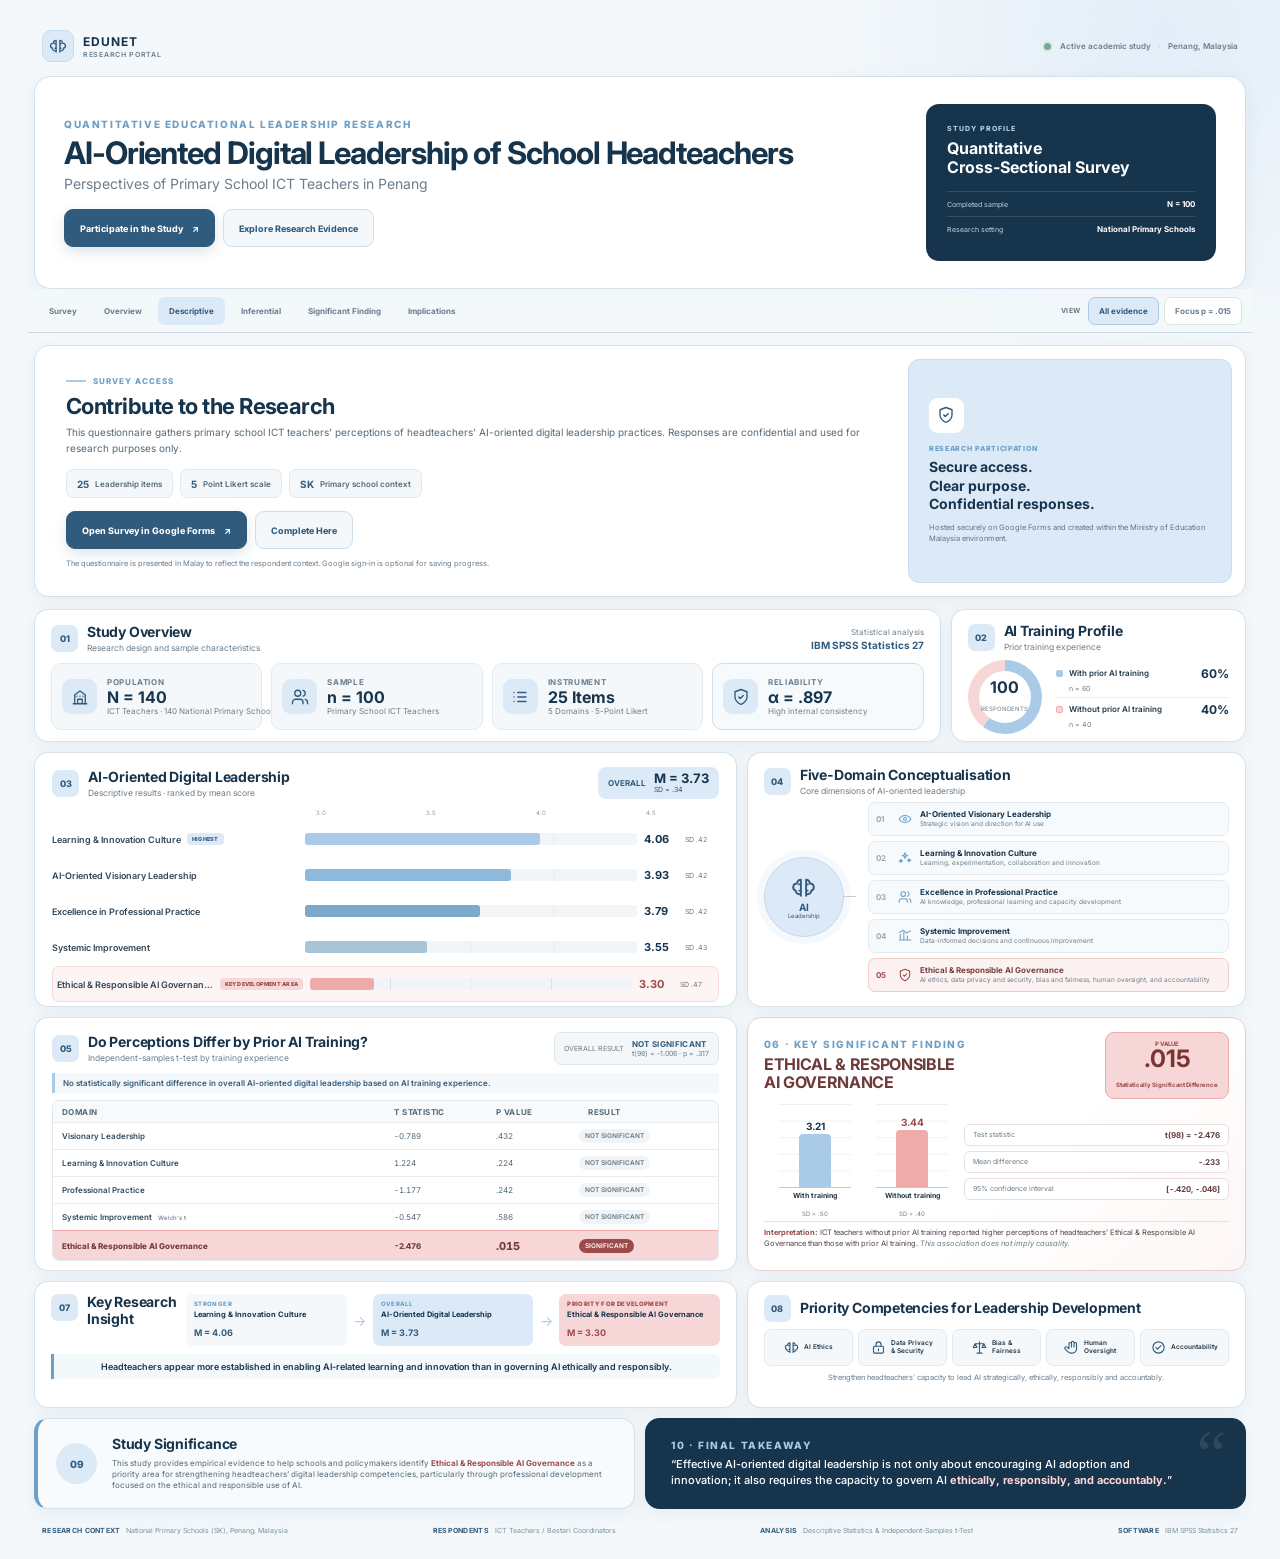
==== commit 54b8fefd: "Fix chart rendering on Netlify" ====
--- a/index.html
+++ b/index.html
@@ -4,18 +4,18 @@
   <meta charset="UTF-8">
   <meta name="viewport" content="width=device-width, initial-scale=1.0">
   <meta name="theme-color" content="#f4f8fb">
-  <meta name="description" content="Academic research dashboard on AI-oriented digital leadership among primary school headteachers, based on the perspectives of ICT teachers in Penang.">
+  <meta name="description" content="EDUNET research portal for a quantitative study of AI-oriented digital leadership among primary school headteachers in Penang.">
   <meta name="robots" content="index, follow">
   <meta property="og:type" content="website">
   <meta property="og:title" content="AI-Oriented Digital Leadership of School Headteachers">
-  <meta property="og:description" content="A quantitative survey from the perspective of primary school ICT teachers in Penang.">
-  <title>AI-Oriented Digital Leadership Research Dashboard</title>
+  <meta property="og:description" content="Access the study survey and explore evidence on AI-oriented digital leadership from primary school ICT teachers in Penang.">
+  <title>EDUNET Research Portal | AI-Oriented Digital Leadership</title>
   <link rel="icon" href="favicon.svg" type="image/svg+xml">
   <link rel="preconnect" href="https://fonts.googleapis.com">
   <link rel="preconnect" href="https://fonts.gstatic.com" crossorigin>
   <link href="https://fonts.googleapis.com/css2?family=Inter:wght@400;500;600;700;800&amp;display=swap" rel="stylesheet">
-  <link rel="stylesheet" href="styles.css">
-  <script src="script.js" defer></script>
+  <link rel="stylesheet" href="styles.css?v=20260902-1">
+  <script src="script.js?v=20260902-1" defer></script>
 </head>
 <body>
   <svg class="svg-defs" aria-hidden="true">
@@ -34,17 +34,35 @@
   </svg>
 
   <main class="dashboard">
-    <header class="hero">
-      <div>
-        <div class="eyebrow">Research evidence dashboard</div>
+    <div class="portal-masthead">
+      <a class="portal-brand" href="#top" aria-label="EDUNET research portal home">
+        <span class="brand-mark"><svg><use href="#icon-brain"/></svg></span>
+        <span><strong>EDUNET</strong><small>Research Portal</small></span>
+      </a>
+      <div class="portal-context"><span class="status-dot"></span>Active academic study <b>·</b> Penang, Malaysia</div>
+    </div>
+
+    <header id="top" class="hero">
+      <div class="hero-copy">
+        <div class="eyebrow">Quantitative educational leadership research</div>
         <h1>AI-Oriented Digital Leadership of School Headteachers</h1>
         <p>Perspectives of Primary School ICT Teachers in Penang</p>
-      </div>
-      <div class="study-label"><span></span>Quantitative Cross-Sectional Survey <b>|</b> N = 100</div>
+        <div class="hero-actions">
+          <a class="button primary-button" href="#participate">Participate in the Study <span>↗</span></a>
+          <a class="button secondary-button" href="#study-overview">Explore Research Evidence</a>
+        </div>
+      </div>
+      <aside class="study-card" aria-label="Study profile">
+        <span class="study-card-label">Study profile</span>
+        <strong>Quantitative<br>Cross-Sectional Survey</strong>
+        <div><span>Completed sample</span><b>N = 100</b></div>
+        <div><span>Research setting</span><b>National Primary Schools</b></div>
+      </aside>
     </header>
 
-    <nav class="research-nav" aria-label="Dashboard sections">
+    <nav class="research-nav" aria-label="Research portal sections">
       <div class="nav-links">
+        <a href="#participate">Survey</a>
         <a href="#study-overview">Overview</a>
         <a href="#descriptive-results">Descriptive</a>
         <a href="#inferential-results">Inferential</a>
@@ -57,6 +75,37 @@
         <button type="button" data-view="significant" aria-pressed="false">Focus p = .015</button>
       </div>
     </nav>
+
+    <section id="participate" class="survey-gateway" aria-labelledby="survey-title">
+      <div class="survey-copy">
+        <div class="survey-kicker"><span></span>Survey access</div>
+        <h2 id="survey-title">Contribute to the Research</h2>
+        <p>This questionnaire gathers primary school ICT teachers’ perceptions of headteachers’ AI-oriented digital leadership practices. Responses are confidential and used for research purposes only.</p>
+        <div class="survey-facts" aria-label="Survey information">
+          <span><b>25</b> Leadership items</span>
+          <span><b>5</b> Point Likert scale</span>
+          <span><b>SK</b> Primary school context</span>
+        </div>
+        <div class="survey-actions">
+          <a class="button survey-button" href="https://docs.google.com/forms/d/e/1FAIpQLSf2AF0swq5w3qQu9A4mj_MJDQVHw3HS6vnhttkjRp5cznFBgw/viewform" target="_blank" rel="noopener noreferrer">Open Survey in Google Forms <span>↗</span></a>
+          <button class="button embed-button" type="button" aria-expanded="false" aria-controls="survey-form">Complete Here</button>
+        </div>
+        <small>The questionnaire is presented in Malay to reflect the respondent context. Google sign-in is optional for saving progress.</small>
+      </div>
+      <div class="survey-assurance" aria-label="Survey assurance">
+        <div class="assurance-icon"><svg><use href="#icon-shield"/></svg></div>
+        <span>Research participation</span>
+        <strong>Secure access.<br>Clear purpose.<br>Confidential responses.</strong>
+        <p>Hosted securely on Google Forms and created within the Ministry of Education Malaysia environment.</p>
+      </div>
+      <div id="survey-form" class="form-shell" hidden>
+        <div class="form-toolbar">
+          <div><span></span><strong>Study Questionnaire</strong><small>Secure Google Forms embed</small></div>
+          <button type="button" class="close-form" aria-label="Close embedded survey">Close</button>
+        </div>
+        <iframe title="AI-Oriented Digital Leadership Study Questionnaire" data-src="https://docs.google.com/forms/d/e/1FAIpQLSf2AF0swq5w3qQu9A4mj_MJDQVHw3HS6vnhttkjRp5cznFBgw/viewform?embedded=true" loading="lazy">Loading survey…</iframe>
+      </div>
+    </section>
 
     <div class="dashboard-grid">
       <section id="study-overview" class="panel overview" aria-labelledby="overview-title">
@@ -111,27 +160,27 @@
           <div class="axis"><span>3.0</span><span>3.5</span><span>4.0</span><span>4.5</span></div>
           <div class="bar-row highest">
             <div class="bar-label"><span>Learning &amp; Innovation Culture</span><em>HIGHEST</em></div>
-            <div class="track"><div class="bar" style="--value:70.7%"></div></div>
+            <div class="track"><div class="bar bar-innovation"></div></div>
             <strong>4.06</strong><small>SD .42</small>
           </div>
           <div class="bar-row">
             <div class="bar-label"><span>AI-Oriented Visionary Leadership</span></div>
-            <div class="track"><div class="bar" style="--value:62%"></div></div>
+            <div class="track"><div class="bar bar-visionary"></div></div>
             <strong>3.93</strong><small>SD .42</small>
           </div>
           <div class="bar-row">
             <div class="bar-label"><span>Excellence in Professional Practice</span></div>
-            <div class="track"><div class="bar" style="--value:52.7%"></div></div>
+            <div class="track"><div class="bar bar-practice"></div></div>
             <strong>3.79</strong><small>SD .42</small>
           </div>
           <div class="bar-row">
             <div class="bar-label"><span>Systemic Improvement</span></div>
-            <div class="track"><div class="bar" style="--value:36.7%"></div></div>
+            <div class="track"><div class="bar bar-systemic"></div></div>
             <strong>3.55</strong><small>SD .43</small>
           </div>
           <div class="bar-row governance">
             <div class="bar-label"><span>Ethical &amp; Responsible AI Governance</span><em>KEY DEVELOPMENT AREA</em></div>
-            <div class="track"><div class="bar" style="--value:20%"></div></div>
+            <div class="track"><div class="bar bar-governance"></div></div>
             <strong>3.30</strong><small>SD .47</small>
           </div>
         </div>
@@ -178,8 +227,8 @@
         </div>
         <div class="finding-body">
           <div class="two-bars" role="img" aria-label="With prior AI training mean 3.21, without prior AI training mean 3.44">
-            <div class="compare-col"><div class="vertical-track"><div class="vertical-bar trained" style="--height:64.2%"><b>3.21</b></div></div><strong>With training</strong><span>SD = .50</span></div>
-            <div class="compare-col"><div class="vertical-track"><div class="vertical-bar untrained" style="--height:68.8%"><b>3.44</b></div></div><strong>Without training</strong><span>SD = .40</span></div>
+            <div class="compare-col"><div class="vertical-track"><div class="vertical-bar trained"><b>3.21</b></div></div><strong>With training</strong><span>SD = .50</span></div>
+            <div class="compare-col"><div class="vertical-track"><div class="vertical-bar untrained"><b>3.44</b></div></div><strong>Without training</strong><span>SD = .40</span></div>
           </div>
           <div class="finding-stats">
             <div><span>Test statistic</span><strong>t(98) = -2.476</strong></div>
--- a/styles.css
+++ b/styles.css
@@ -18,7 +18,7 @@
 
 * { box-sizing: border-box; }
 
-html { min-width: 320px; background: #eaf1f6; }
+html { min-width: 320px; background: #eaf1f6; scroll-behavior: smooth; }
 
 body {
   margin: 0;
@@ -50,13 +50,36 @@
     var(--blue-050);
 }
 
+.portal-masthead {
+  min-height: 44px;
+  display: flex;
+  align-items: center;
+  justify-content: space-between;
+  padding: 0 8px 14px;
+}
+
+.portal-brand { display: inline-flex; align-items: center; gap: 9px; color: var(--blue-900); text-decoration: none; }
+.brand-mark { display: grid; place-items: center; width: 32px; height: 32px; color: var(--blue-700); background: var(--blue-100); border: 1px solid #c6dcec; border-radius: 9px; }
+.brand-mark svg { width: 18px; height: 18px; }
+.portal-brand strong, .portal-brand small { display: block; }
+.portal-brand strong { font-size: 12px; letter-spacing: .08em; }
+.portal-brand small { margin-top: 1px; color: var(--muted); font-size: 7px; font-weight: 600; text-transform: uppercase; letter-spacing: .1em; }
+.portal-context { display: flex; align-items: center; gap: 7px; color: var(--muted); font-size: 8px; font-weight: 600; }
+.portal-context b { color: #b5c2cb; }
+.status-dot { width: 7px; height: 7px; background: #76a995; border: 2px solid #d9ebe4; border-radius: 50%; box-sizing: content-box; }
+
 .hero {
-  height: 88px;
-  display: flex;
-  align-items: center;
-  justify-content: space-between;
-  padding: 0 8px 18px;
-  border-bottom: 1px solid #cad9e4;
+  min-height: 210px;
+  display: grid;
+  grid-template-columns: minmax(0, 1fr) 290px;
+  align-items: center;
+  gap: 36px;
+  padding: 27px 29px;
+  background: white;
+  border: 1px solid #d2e0e9;
+  border-radius: 17px;
+  box-shadow: var(--shadow);
+  scroll-margin-top: 55px;
 }
 
 .eyebrow,
@@ -70,31 +93,56 @@
 }
 
 .hero h1 {
-  margin: 5px 0 2px;
+  max-width: 1050px;
+  margin: 7px 0 6px;
   color: var(--blue-900);
-  font-size: 31px;
-  line-height: 1.08;
+  font-size: clamp(31px, 2.4vw, 44px);
+  line-height: 1.04;
   letter-spacing: -.035em;
 }
 
 .hero p { margin: 0; color: var(--muted); font-size: 14px; }
-
-.study-label {
+.hero-actions, .survey-actions { display: flex; align-items: center; flex-wrap: wrap; gap: 8px; margin-top: 17px; }
+
+.button {
+  min-height: 38px;
+  display: inline-flex;
+  align-items: center;
+  justify-content: center;
+  gap: 9px;
+  padding: 0 15px;
+  border: 1px solid transparent;
+  border-radius: 9px;
+  font: inherit;
+  font-size: 9px;
+  font-weight: 750;
+  text-decoration: none;
+  cursor: pointer;
+  transition: transform .2s ease, border-color .2s ease, background .2s ease, box-shadow .2s ease;
+}
+
+.button:hover { transform: translateY(-1px); }
+.primary-button, .survey-button { color: white; background: var(--blue-700); border-color: var(--blue-700); box-shadow: 0 5px 14px rgba(49, 91, 125, .16); }
+.primary-button:hover, .survey-button:hover { background: var(--blue-900); }
+.secondary-button, .embed-button { color: var(--blue-700); background: var(--blue-050); border-color: #cfdfe9; }
+.secondary-button:hover, .embed-button:hover { border-color: var(--blue-300); background: var(--blue-100); }
+
+.study-card {
+  align-self: stretch;
   display: flex;
-  align-items: center;
-  gap: 10px;
-  padding: 11px 16px;
-  color: var(--blue-700);
-  background: rgba(255, 255, 255, .86);
-  border: 1px solid #d4e2ec;
-  border-radius: 99px;
-  box-shadow: 0 3px 12px rgba(49, 91, 125, .05);
-  font-size: 11px;
-  font-weight: 700;
-}
-
-.study-label span { width: 7px; height: 7px; background: var(--blue-500); border-radius: 50%; }
-.study-label b { color: #b3c1cc; }
+  flex-direction: column;
+  justify-content: center;
+  padding: 20px 21px;
+  color: white;
+  background: var(--blue-900);
+  border-radius: 13px;
+}
+
+.study-card-label { color: var(--blue-300); font-size: 7px; font-weight: 800; text-transform: uppercase; letter-spacing: .14em; }
+.study-card > strong { margin: 6px 0 14px; font-size: 16px; line-height: 1.2; }
+.study-card > div { display: flex; align-items: center; justify-content: space-between; gap: 10px; padding: 7px 0; border-top: 1px solid rgba(255, 255, 255, .13); }
+.study-card div span { color: #bdd0df; font-size: 7px; }
+.study-card div b { color: white; font-size: 8px; text-align: right; }
 
 .research-nav {
   position: sticky;
@@ -144,6 +192,47 @@
 .view-controls button.active { color: var(--blue-700); background: var(--blue-100); border-color: var(--blue-300); }
 .view-controls button[data-view="significant"].active { color: var(--red-700); background: var(--red-100); border-color: var(--red-300); }
 
+.survey-gateway {
+  display: grid;
+  grid-template-columns: minmax(0, 1.7fr) minmax(250px, .65fr);
+  gap: 12px;
+  margin-top: 12px;
+  padding: 13px;
+  background: white;
+  border: 1px solid #d4e1ea;
+  border-radius: 15px;
+  box-shadow: var(--shadow);
+  scroll-margin-top: 55px;
+}
+
+.survey-copy { padding: 17px 18px 15px; }
+.survey-kicker { display: flex; align-items: center; gap: 7px; color: var(--blue-500); font-size: 8px; font-weight: 800; text-transform: uppercase; letter-spacing: .13em; }
+.survey-kicker span { width: 20px; height: 2px; background: var(--blue-300); }
+.survey-copy h2 { margin: 7px 0 6px; color: var(--blue-900); font-size: 22px; letter-spacing: -.025em; }
+.survey-copy > p { max-width: 900px; margin: 0; color: #536978; font-size: 10px; line-height: 1.55; }
+.survey-copy > small { display: block; margin-top: 10px; color: var(--muted); font-size: 7.5px; }
+.survey-facts { display: flex; flex-wrap: wrap; gap: 7px; margin-top: 13px; }
+.survey-facts span { display: inline-flex; align-items: center; gap: 6px; min-height: 29px; padding: 0 10px; color: #526978; background: var(--blue-050); border: 1px solid #e0e9ef; border-radius: 7px; font-size: 8px; font-weight: 600; }
+.survey-facts b { color: var(--blue-700); font-size: 10px; }
+.survey-actions { margin-top: 13px; }
+
+.survey-assurance { display: flex; flex-direction: column; justify-content: center; padding: 20px; background: var(--blue-100); border: 1px solid #c9deef; border-radius: 11px; }
+.assurance-icon { display: grid; place-items: center; width: 35px; height: 35px; margin-bottom: 11px; color: var(--blue-700); background: white; border-radius: 9px; }
+.assurance-icon svg { width: 18px; height: 18px; }
+.survey-assurance > span { color: var(--blue-500); font-size: 7px; font-weight: 800; text-transform: uppercase; letter-spacing: .1em; }
+.survey-assurance > strong { margin-top: 5px; color: var(--blue-900); font-size: 14px; line-height: 1.35; }
+.survey-assurance > p { margin: 9px 0 0; color: #5f7484; font-size: 7.5px; line-height: 1.45; }
+
+.form-shell { grid-column: 1 / -1; overflow: hidden; background: #f1f4f8; border: 1px solid #d6e0e7; border-radius: 11px; }
+.form-shell[hidden] { display: none; }
+.form-toolbar { min-height: 48px; display: flex; align-items: center; justify-content: space-between; padding: 7px 10px 7px 14px; background: white; border-bottom: 1px solid #dbe4ea; }
+.form-toolbar > div { display: grid; grid-template-columns: 8px auto; column-gap: 8px; align-items: center; }
+.form-toolbar div > span { grid-row: 1 / 3; width: 8px; height: 8px; background: #76a995; border-radius: 50%; }
+.form-toolbar strong { color: var(--blue-900); font-size: 9px; }
+.form-toolbar small { color: var(--muted); font-size: 7px; }
+.close-form { padding: 7px 10px; color: var(--muted); background: var(--blue-050); border: 1px solid #dbe5eb; border-radius: 7px; font: inherit; font-size: 8px; font-weight: 700; cursor: pointer; }
+.form-shell iframe { display: block; width: 100%; height: min(780px, 82vh); background: white; border: 0; }
+
 .dashboard-grid {
   display: grid;
   grid-template-columns: repeat(12, minmax(0, 1fr));
@@ -286,6 +375,11 @@
 .bar-label em { flex: none; padding: 3px 5px; color: var(--blue-700); background: var(--blue-100); border-radius: 4px; font-size: 5.5px; font-style: normal; font-weight: 800; letter-spacing: .04em; }
 .track { height: 12px; background-color: #f1f5f7; background-image: linear-gradient(90deg, transparent 24.8%, #d9e2e9 25%, transparent 25.2%, transparent 49.8%, #d9e2e9 50%, transparent 50.2%, transparent 74.8%, #d9e2e9 75%, transparent 75.2%); border-radius: 3px; }
 .bar { width: var(--value); height: 100%; background: var(--blue-300); border-radius: 3px; }
+.bar-innovation { --value: 70.7%; }
+.bar-visionary { --value: 62%; }
+.bar-practice { --value: 52.7%; }
+.bar-systemic { --value: 36.7%; }
+.bar-governance { --value: 20%; }
 .bar-row:nth-of-type(3) .bar { background: #8eb9db; }
 .bar-row:nth-of-type(4) .bar { background: #7baacb; }
 .bar-row:nth-of-type(5) .bar { background: #a9c4d7; }
@@ -343,6 +437,8 @@
 .compare-col { width: 72px; text-align: center; }
 .vertical-track { height: 84px; display: flex; align-items: end; justify-content: center; border-bottom: 1px solid #bfcbd3; background-image: linear-gradient(#edf1f3 1px, transparent 1px); background-size: 100% 20%; }
 .vertical-bar { position: relative; width: 32px; height: var(--height); background: var(--blue-300); border-radius: 4px 4px 0 0; }
+.vertical-bar.trained { --height: 64.2%; }
+.vertical-bar.untrained { --height: 68.8%; }
 .vertical-bar.untrained { background: var(--red-300); }
 .vertical-bar b { position: absolute; top: -14px; left: 50%; transform: translateX(-50%); color: var(--blue-900); font-size: 10px; }
 .vertical-bar.untrained b { color: var(--red-700); }
@@ -462,8 +558,9 @@
 
 @media (max-width: 1100px) {
   .dashboard { width: 100%; min-height: 100vh; padding: 24px 20px; }
-  .hero { height: auto; min-height: 108px; gap: 20px; }
+  .hero { min-height: 200px; grid-template-columns: minmax(0, 1fr) 250px; gap: 20px; }
   .hero h1 { font-size: 26px; }
+  .survey-gateway { grid-template-columns: minmax(0, 1.5fr) minmax(220px, .7fr); }
   .dashboard-grid { grid-template-columns: repeat(2, minmax(0, 1fr)); }
   .panel { grid-column: span 2; width: auto; height: auto; min-height: 160px; }
   .overview { min-height: 150px; }
@@ -478,13 +575,24 @@
 
 @media (max-width: 700px) {
   .dashboard { padding: 18px 12px; }
-  .hero { display: block; padding-bottom: 16px; }
+  .portal-masthead { padding-inline: 3px; }
+  .portal-context { font-size: 7px; }
+  .hero { display: block; padding: 23px 20px; }
   .hero h1 { max-width: 540px; font-size: 23px; line-height: 1.12; }
   .hero p { margin-top: 5px; font-size: 12px; line-height: 1.4; }
-  .study-label { width: fit-content; margin-top: 15px; }
+  .hero-actions { align-items: stretch; }
+  .hero-actions .button { min-height: 42px; }
+  .study-card { margin-top: 18px; padding: 18px; }
   .research-nav { align-items: flex-start; margin-inline: -3px; padding: 7px 5px; }
   .nav-links a, .view-controls button { min-height: 34px; padding-inline: 9px; font-size: 9px; }
   .view-controls > span { display: none; }
+  .survey-gateway { grid-template-columns: 1fr; padding: 9px; }
+  .survey-copy { padding: 15px 12px; }
+  .survey-copy h2 { font-size: 20px; }
+  .survey-copy > p { font-size: 10px; }
+  .survey-assurance { min-height: 170px; }
+  .form-shell { grid-column: 1; }
+  .form-shell iframe { height: 76vh; min-height: 620px; }
   .dashboard-grid { display: block; }
   .panel { margin-bottom: 10px; }
   .overview, .training, .descriptive, .domains, .inference, .key-finding, .insight, .implications, .significance-callout, .takeaway { min-height: 0; height: auto; padding: 16px; }
@@ -555,7 +663,11 @@
 @media (max-width: 420px) {
   .dashboard { padding-inline: 9px; }
   .hero h1 { font-size: 21px; }
-  .study-label { gap: 6px; padding: 9px 10px; font-size: 9px; }
+  .portal-context { display: none; }
+  .hero-actions, .survey-actions { display: grid; grid-template-columns: 1fr; }
+  .button { width: 100%; min-height: 43px; }
+  .survey-facts { display: grid; grid-template-columns: 1fr; }
+  .survey-facts span { min-height: 34px; }
   .kpi-grid { grid-template-columns: 1fr; }
   .kpi { height: 70px; }
   .section-heading { align-items: flex-start; }
